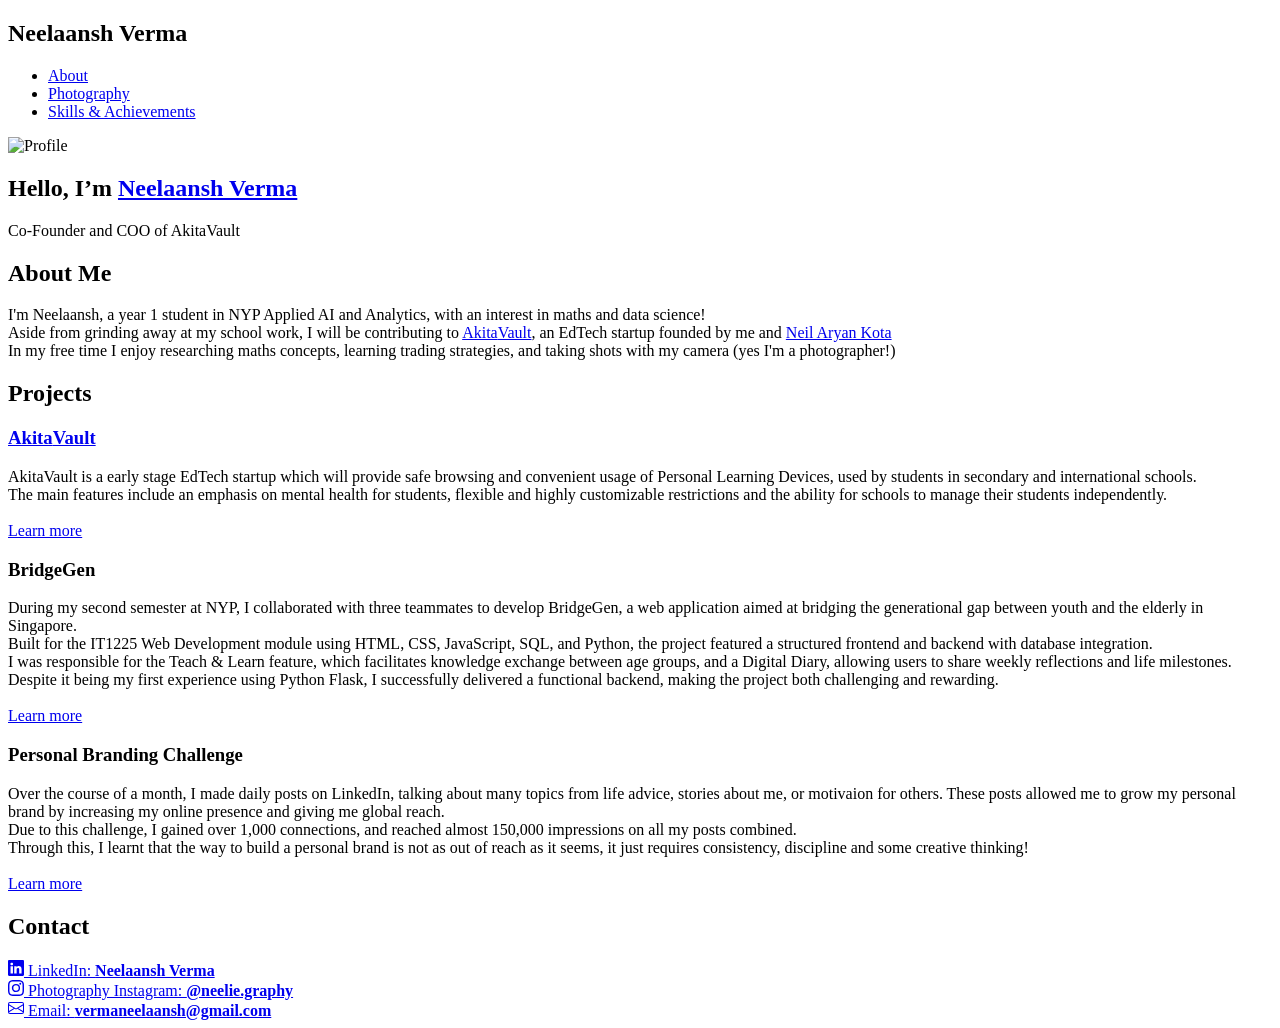
==== index.html @ beb701b0 "Add files via upload" ====
<!DOCTYPE html>
<html lang="en">
<head>
  <meta charset="UTF-8">
  <title>Neelaansh Verma</title>
  <meta name="viewport" content="width=device-width, initial-scale=1.0">
  <link rel="stylesheet" href="style.css">
</head>
<body>
    <audio autoplay loop muted>
        <source src="Zyrlith - Mindscape (Visualizer).mp3" type="audio/mpeg"> 
    </audio>

    <nav class="navbar">
        <h1 class="logo">
            Neelaansh Verma
        </h1>
        <ul>
        <li><a href="home.html">About</a></li>
        <li><a href="photography.html">Photography</a></li>
        <li><a href="skills.html">Skills & Achievements</a></li>
        </ul>
    </nav>

    <section class="hero">
        <div class="hero-content">
            <div class="avatar">
                <img src="1741098044890.jpeg" alt="Profile">
            </div>
            <div class="hero-text">
                <h2>Hello, I’m <span class="name-grad"><a href="https://www.linkedin.com/in/neelaansh-verma-236569338/">Neelaansh Verma</a></span></h2>
                <p><span class="underline">Co-Founder</span> and <span class="underline">COO</span> of Akita<span class="akv-text">Vault</span></p>
            </div>
        </div>
    </section>

    <section id="about" class="section">
        <h2>About Me</h2>
        <p>
        I'm <span class="name-grad2">Neelaansh</span>, a year 1 student in NYP Applied AI and Analytics, with an interest in maths and data science!<br>Aside from grinding away at my school work, I will be contributing to <a class="akitavault" href="https://www.linkedin.com/company/akitavault/">Akita<span class="akv-text">Vault</span></a>, an EdTech startup founded by me and <a class="neilaryankota" href="https://www.linkedin.com/in/neil-aryan-kota-9ab932304/">Neil Aryan Kota</a><br>In my free time I enjoy researching maths concepts, learning trading strategies, and taking shots with my camera (yes I'm a photographer!) 
        </p>
    </section>

    <section id="projects" class="section">
        <h2>Projects</h2>
        <div class="projects-grid box hidden">
            <article class="card">
                <h3><a href="https://www.linkedin.com/company/akitavault/">Akita<span class="akv-text">Vault</span></a></h3>
                <p>AkitaVault is a early stage EdTech startup which will provide safe browsing and convenient usage of Personal Learning Devices, used by students in secondary and international schools.<br>The main features include an emphasis on mental health for students, flexible and highly customizable restrictions and the ability for schools to manage their students independently.<br><br><a class="akvlink" href="https://www.linkedin.com/company/akitavault/">Learn more</a></p>
            </article>

            <article class="card">
                <h3>BridgeGen</h3>
                <p>During my second semester at NYP, I collaborated with three teammates to develop BridgeGen, a web application aimed at bridging the generational gap between youth and the elderly in Singapore.<br>Built for the IT1225 Web Development module using HTML, CSS, JavaScript, SQL, and Python, the project featured a structured frontend and backend with database integration.<br> I was responsible for the Teach & Learn feature, which facilitates knowledge exchange between age groups, and a Digital Diary, allowing users to share weekly reflections and life milestones.<br> Despite it being my first experience using Python Flask, I successfully delivered a functional backend, making the project both challenging and rewarding.<br><br><a class="akvlink" href="https://www.linkedin.com/in/neelaansh-verma-236569338/details/projects/">Learn more</a></p>
            </article>

            <article class="card">
                <h3>Personal Branding Challenge</h3>
                <p>Over the course of a month, I made daily posts on LinkedIn, talking about many topics from life advice, stories about me, or motivaion for others. These posts allowed me to grow my personal brand by increasing my online presence and giving me global reach.<br>Due to this challenge, I gained over 1,000 connections, and reached almost 150,000 impressions on all my posts combined.<br>Through this, I learnt that the way to build a personal brand is not as out of reach as it seems, it just requires consistency, discipline and some creative thinking!<br><br><a class="akvlink" href="https://www.linkedin.com/feed/update/urn:li:activity:7362489348820267008/">Learn more</a></p>
            </article>
        </div>
    </section>

    <section id="contact" class="section">
        <h2>Contact</h2>
        <a class="contactlink" href="https://www.linkedin.com/in/neelaansh-verma-236569338/">
            <div class="icon-text">
                <svg xmlns="http://www.w3.org/2000/svg" width="16" height="16" fill="currentColor" class="bi-linkedin" viewBox="0 0 16 16">
                    <path d="M0 1.146C0 .513.526 0 1.175 0h13.65C15.474 0 16 .513 16 1.146v13.708c0 .633-.526 1.146-1.175 1.146H1.175C.526 16 0 15.487 0 14.854zm4.943 12.248V6.169H2.542v7.225zm-1.2-8.212c.837 0 1.358-.554 1.358-1.248-.015-.709-.52-1.248-1.342-1.248S2.4 3.226 2.4 3.934c0 .694.521 1.248 1.327 1.248zm4.908 8.212V9.359c0-.216.016-.432.08-.586.173-.431.568-.878 1.232-.878.869 0 1.216.662 1.216 1.634v3.865h2.401V9.25c0-2.22-1.184-3.252-2.764-3.252-1.274 0-1.845.7-2.165 1.193v.025h-.016l.016-.025V6.169h-2.4c.03.678 0 7.225 0 7.225z"/>
                </svg>
                <span>LinkedIn: <strong>Neelaansh Verma</strong></span>
            </div>
        </a>
        <a class="contactlink" href="https://www.instagram.com/neelie.graphy">
            <div class="icon-text">
                    <svg xmlns="http://www.w3.org/2000/svg" width="16" height="16" fill="currentColor" class="bi-instagram" viewBox="0 0 16 16">
                        <path d="M8 0C5.829 0 5.556.01 4.703.048 3.85.088 3.269.222 2.76.42a3.9 3.9 0 0 0-1.417.923A3.9 3.9 0 0 0 .42 2.76C.222 3.268.087 3.85.048 4.7.01 5.555 0 5.827 0 8.001c0 2.172.01 2.444.048 3.297.04.852.174 1.433.372 1.942.205.526.478.972.923 1.417.444.445.89.719 1.416.923.51.198 1.09.333 1.942.372C5.555 15.99 5.827 16 8 16s2.444-.01 3.298-.048c.851-.04 1.434-.174 1.943-.372a3.9 3.9 0 0 0 1.416-.923c.445-.445.718-.891.923-1.417.197-.509.332-1.09.372-1.942C15.99 10.445 16 10.173 16 8s-.01-2.445-.048-3.299c-.04-.851-.175-1.433-.372-1.941a3.9 3.9 0 0 0-.923-1.417A3.9 3.9 0 0 0 13.24.42c-.51-.198-1.092-.333-1.943-.372C10.443.01 10.172 0 7.998 0zm-.717 1.442h.718c2.136 0 2.389.007 3.232.046.78.035 1.204.166 1.486.275.373.145.64.319.92.599s.453.546.598.92c.11.281.24.705.275 1.485.039.843.047 1.096.047 3.231s-.008 2.389-.047 3.232c-.035.78-.166 1.203-.275 1.485a2.5 2.5 0 0 1-.599.919c-.28.28-.546.453-.92.598-.28.11-.704.24-1.485.276-.843.038-1.096.047-3.232.047s-2.39-.009-3.233-.047c-.78-.036-1.203-.166-1.485-.276a2.5 2.5 0 0 1-.92-.598 2.5 2.5 0 0 1-.6-.92c-.109-.281-.24-.705-.275-1.485-.038-.843-.046-1.096-.046-3.233s.008-2.388.046-3.231c.036-.78.166-1.204.276-1.486.145-.373.319-.64.599-.92s.546-.453.92-.598c.282-.11.705-.24 1.485-.276.738-.034 1.024-.044 2.515-.045zm4.988 1.328a.96.96 0 1 0 0 1.92.96.96 0 0 0 0-1.92m-4.27 1.122a4.109 4.109 0 1 0 0 8.217 4.109 4.109 0 0 0 0-8.217m0 1.441a2.667 2.667 0 1 1 0 5.334 2.667 2.667 0 0 1 0-5.334"/>
                    </svg>
                <span>Photography Instagram: <strong>@neelie.graphy</strong></span>
            </div>
        </a>
        <a class="contactlink" href="mailto:vermaneelaansh@gmail.com">
            <div class="icon-text">
                <svg xmlns="http://www.w3.org/2000/svg" width="16" height="16" fill="currentColor" class="bi-envelope" viewBox="0 0 16 16">
                    <path d="M0 4a2 2 0 0 1 2-2h12a2 2 0 0 1 2 2v8a2 2 0 0 1-2 2H2a2 2 0 0 1-2-2zm2-1a1 1 0 0 0-1 1v.217l7 4.2 7-4.2V4a1 1 0 0 0-1-1zm13 2.383-4.708 2.825L15 11.105zm-.034 6.876-5.64-3.471L8 9.583l-1.326-.795-5.64 3.47A1 1 0 0 0 2 13h12a1 1 0 0 0 .966-.741M1 11.105l4.708-2.897L1 5.383z"/>
                </svg>
                <span>Email: <strong>vermaneelaansh@gmail.com</strong></span>
            </div>
        </a>
        
        <!--<div class="stat-card">
            <span class="stat-value" data-target="1683">0</span>
            <p>Followers on LinkedIn</p>
        </div>-->

    </section>

  <script src="script.js"></script>
  
</body>
</html>
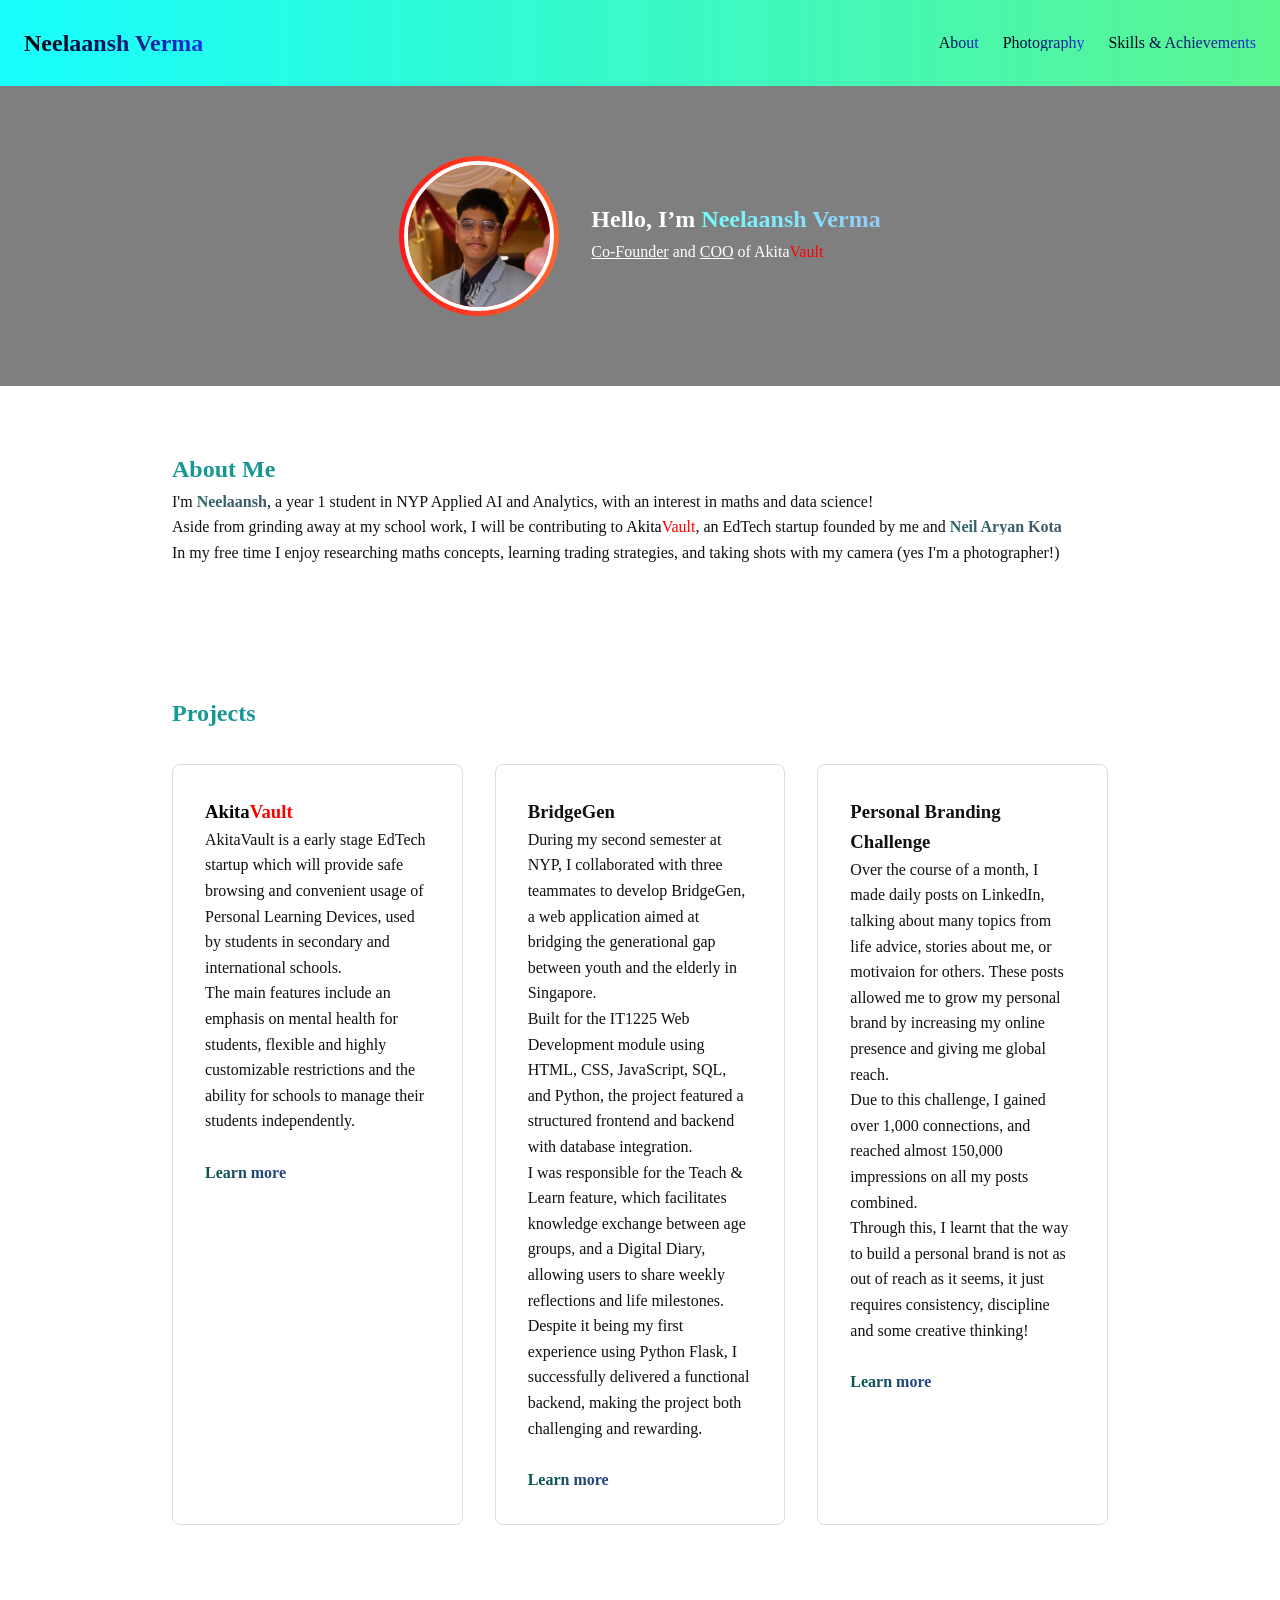
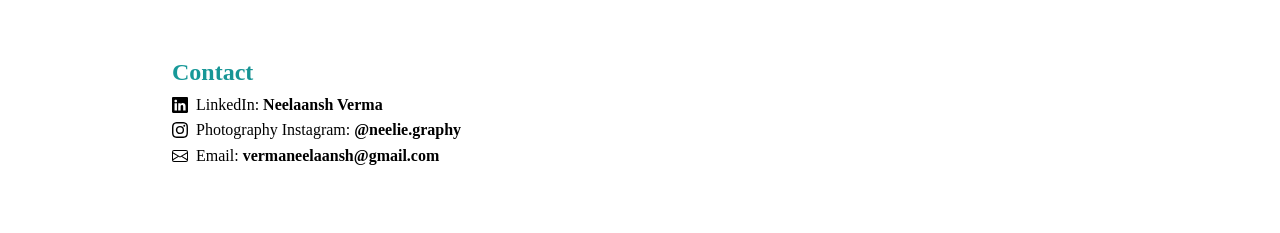
==== commit deee2cfb: "fix" ====
--- a/index.html
+++ b/index.html
@@ -4,11 +4,11 @@
   <meta charset="UTF-8">
   <title>Neelaansh Verma</title>
   <meta name="viewport" content="width=device-width, initial-scale=1.0">
-  <link rel="stylesheet" href="style.css">
+  <link rel="stylesheet" href="css/style.css">
 </head>
 <body>
     <audio autoplay loop muted>
-        <source src="Zyrlith - Mindscape (Visualizer).mp3" type="audio/mpeg"> 
+        <source src="images/Zyrlith - Mindscape (Visualizer).mp3" type="audio/mpeg"> 
     </audio>
 
     <nav class="navbar">
@@ -16,7 +16,7 @@
             Neelaansh Verma
         </h1>
         <ul>
-        <li><a href="home.html">About</a></li>
+        <li><a href="index.html">About</a></li>
         <li><a href="photography.html">Photography</a></li>
         <li><a href="skills.html">Skills & Achievements</a></li>
         </ul>
@@ -25,7 +25,7 @@
     <section class="hero">
         <div class="hero-content">
             <div class="avatar">
-                <img src="1741098044890.jpeg" alt="Profile">
+                <img src="images/1741098044890.jpeg" alt="Profile">
             </div>
             <div class="hero-text">
                 <h2>Hello, I’m <span class="name-grad"><a href="https://www.linkedin.com/in/neelaansh-verma-236569338/">Neelaansh Verma</a></span></h2>
@@ -95,7 +95,7 @@
 
     </section>
 
-  <script src="script.js"></script>
+  <script src="js/script.js"></script>
   
 </body>
 </html>
--- a/css/style.css
+++ b/css/style.css
@@ -0,0 +1,259 @@
+/* RESET */
+* {
+  margin: 0;
+  padding: 0;
+  box-sizing: border-box;
+  font-family: 'Product Sans'
+}
+
+/* GLOBAL */
+body {
+  line-height: 1.6;
+  color: #111;
+}
+
+/* NAVBAR */
+.navbar {
+  display: flex;
+  justify-content: space-between;
+  align-items: center;
+  padding: 1.5rem;
+  background: linear-gradient(270deg, #ffd518, #9de922, #18ffff);
+  color: white;
+  animation: gradientMove 10s ease infinite;
+  background-size: 400% 400%;
+  z-index: 1000;
+}
+@keyframes gradientMove {
+  0% { background-position: 0% 50%; }
+  50% { background-position: 100% 50%; }
+  100% { background-position: 0% 50%; }
+}
+.logo {
+    background: linear-gradient(to right, #000000, #1836dd);
+    -webkit-background-clip: text;
+    -webkit-text-fill-color: transparent;
+    font-family: 'Brier';
+}
+.navbar ul {
+  display: flex;
+  gap: 1.5rem;
+  list-style: none;
+}
+
+.navbar a {
+    color: white;
+    text-decoration: none;
+    background: linear-gradient(to right, #000000, #1836dd);
+    -webkit-background-clip: text;
+    -webkit-text-fill-color: transparent;
+    text-decoration: none;
+}
+
+
+/* HERO */
+.hero {
+    min-height: 300px;
+    display: flex;
+    justify-content: center;
+    align-items: center;
+    background: linear-gradient(rgba(0,0,0,0.5), rgba(0,0,0,0.5)),
+              url(zArchive\ \(8\).jpg) center/cover no-repeat;;
+    height: 100px;
+}
+
+/* SECTIONS */
+.section {
+  padding: 4rem 2rem;
+  max-width: 1000px;
+  margin: auto;
+}
+
+/* PROJECTS */
+.projects-grid {
+  display: grid;
+  grid-template-columns: repeat(auto-fit, minmax(250px, 1fr));
+  gap: 2rem;
+  margin-top: 2rem;
+}
+
+.card {
+  padding: 2rem;
+  border: 1px solid #ddd;
+  border-radius: 8px;
+  transition: transform 1s;
+}
+
+/*.card:hover,.card:hover {
+  transform: translateY(-5px) rotate(1deg);
+  transform-origin: left;
+} */
+
+.card.tilt-left:hover {
+  transform: translateY(-5px) rotate(-2deg);
+  transform-origin: left center;
+}
+
+.card.tilt-right:hover {
+  transform: translateY(-5px) rotate(2deg);
+  transform-origin: right center;
+}
+
+/* CONTACT */
+#emailBtn {
+  padding: 0.75rem 1.5rem;
+  cursor: pointer;
+}
+@media (max-width: 768px) {
+  .navbar {
+    flex-direction: column;
+    gap: 1rem;
+  }
+
+  .hero h2 {
+    text-align: center;
+  }
+  .hero-content {
+    flex-direction: column;
+    gap: 1rem;
+  }
+}
+.hero-content {
+  display: flex;
+  align-items: center;
+  gap: 2rem;
+}
+.avatar {
+  width: 160px;
+  height: 160px;
+  border-radius: 50%;
+  padding: 5px; /* thickness of gradient ring */
+  background: linear-gradient(270deg, #ff7a18, #ffb347, #ff1818);
+  background-size: 400% 400%;
+  animation: gradientMove 8s linear infinite;
+  display: flex;
+  justify-content: center;
+  align-items: center;
+}
+
+.hero-text {
+  margin-bottom: 0.5rem;
+  color: white
+}
+.name-grad {
+    background: linear-gradient(270deg, #d6d6d6, #bb95ee, #72ffff);
+    animation: gradientMove 10s ease infinite;
+    font-weight: 800;
+    background-size: 400% 400%; 
+    -webkit-background-clip: text;
+    -webkit-text-fill-color: transparent;
+}
+.name-grad a, .name-grad2 a, .neilaryankota {
+    text-decoration: none;
+}
+.name-grad2, .neilaryankota {
+    background: linear-gradient(270deg, #000000, #55446b, #2f6969);
+    animation: gradientMove 10s ease infinite;
+    font-weight: 600;
+    background-size: 400% 400%; 
+    -webkit-background-clip: text;
+    -webkit-text-fill-color: transparent;
+}
+.avatar img {
+  width: 100%;
+  height: 100%;
+  border-radius: 50%;
+  display: block;
+  object-fit: cover;
+  border: 4px solid white; /* optional separation from gradient ring */
+}
+
+.akv-text {
+    color: red;
+}
+.akitavault, .card a{
+    text-decoration: none;
+    color: black;
+}
+.akvlink  {
+    background: linear-gradient(270deg, #0099ff, #5229cc, #05584a);
+    animation: gradientMove 10s ease infinite;
+    font-weight: 800;
+    background-size: 400% 400%; 
+    -webkit-background-clip: text;
+    -webkit-text-fill-color: transparent;
+    transition: transform 0.5s;
+    text-decoration: none;
+}
+.underline {
+    text-decoration: underline;
+}
+
+#about h2, #projects h2, #contact h2, #skills h2{
+    background: linear-gradient(270deg, #d35a5a, #1c1b1f, #179999);
+    animation: gradientMove 10s ease infinite;
+    font-weight: 800;
+    background-size: 400% 400%; 
+    -webkit-background-clip: text;
+    -webkit-text-fill-color: transparent;
+    transition: transform 1s;
+}
+
+#about h2:hover, #projects h2:hover, #contact h2:hover, #skills h2:hover{
+    transform: translateY(-5px);
+    transform-origin: left;
+}
+
+.stat-card {
+  width: 220px;
+  padding: 20px;
+  border-radius: 12px;
+  background: white;
+  box-shadow: 0 8px 24px rgba(0,0,0,0.12);
+  text-align: center;
+}
+
+.stat-value {
+  font-size: 42px;
+  font-weight: bold;
+  display: block;
+}
+
+.box {
+  opacity: 0;
+  transform: translateY(200px); 
+  transition: all 0.6s ease-out;
+}
+
+.box.show {
+  opacity: 1;
+  transform: translateY(0);
+}
+
+h3 .akvlink {
+    background: linear-gradient(270deg, #0099ff, #5229cc, #05584a);
+    animation: gradientMove 10s ease infinite;
+    font-weight: 800;
+    background-size: 400% 400%; 
+    -webkit-background-clip: text;
+    -webkit-text-fill-color: transparent;
+    transition: transform 0.5s;
+    text-decoration: none;
+}
+.icon-text {
+  display: flex;
+  align-items: center;
+  gap: 8px;             
+}
+svg {
+  animation: gradientMove 10s ease infinite;
+  transition: transform 0.8s;
+}
+svg:hover {
+  transform: scale(1.2);
+  transform: rotate(720deg);
+}
+.contactlink {
+  text-decoration: none;
+  color: #000000;
+}
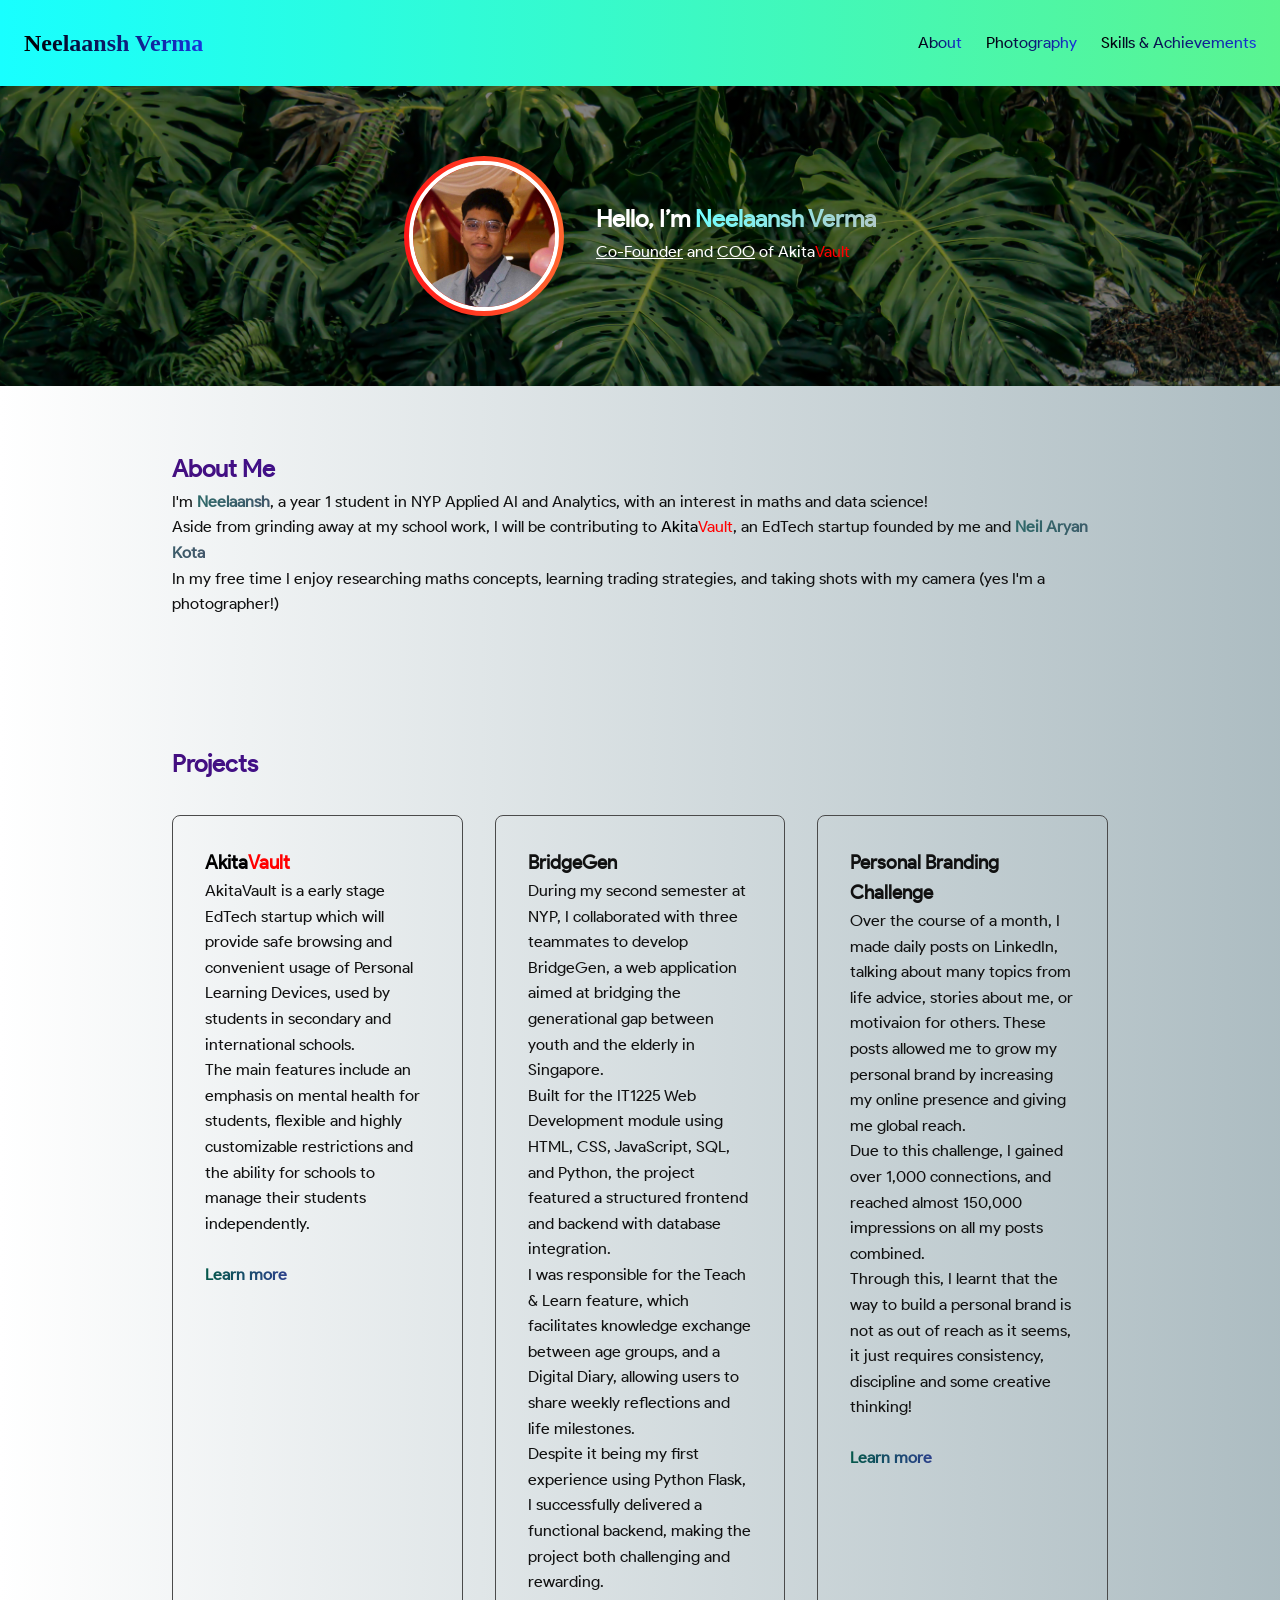
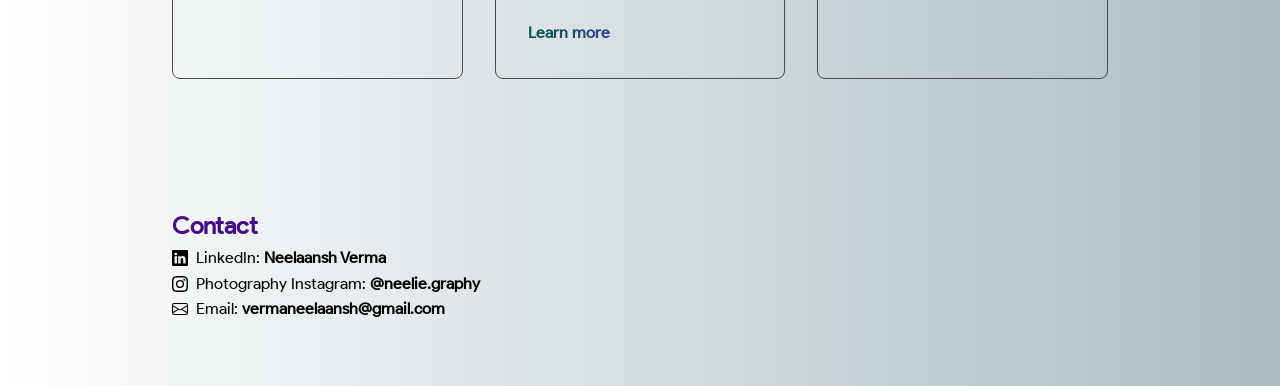
==== commit db76ff22: "added photos+other fixes" ====
--- a/index.html
+++ b/index.html
@@ -7,7 +7,7 @@
   <link rel="stylesheet" href="css/style.css">
 </head>
 <body>
-    <audio autoplay loop muted>
+    <audio autoplay loop>
         <source src="images/Zyrlith - Mindscape (Visualizer).mp3" type="audio/mpeg"> 
     </audio>
 
--- a/css/style.css
+++ b/css/style.css
@@ -1,18 +1,27 @@
-/* RESET */
+
 * {
   margin: 0;
   padding: 0;
   box-sizing: border-box;
-  font-family: 'Product Sans'
-}
-
-/* GLOBAL */
+}
+
+@font-face {
+    font-family: "ProductSans-Regular";
+    src: url("../fonts/ProductSans-Regular.ttf") format("truetype");
+    font-weight: normal;
+    font-style: normal;
+}
 body {
   line-height: 1.6;
   color: #111;
-}
-
-/* NAVBAR */
+  font-family: "ProductSans-Regular";
+  background: linear-gradient(90deg, #ffffff, #91a6ad,#dbdbdb,#a491ad);
+  animation: gradientMove 40s ease infinite;
+  background-size: 400% 400%;
+  height: 100vh;
+  margin: 0;
+}
+
 .navbar {
   display: flex;
   justify-content: space-between;
@@ -51,25 +60,21 @@
 }
 
 
-/* HERO */
 .hero {
     min-height: 300px;
     display: flex;
     justify-content: center;
     align-items: center;
-    background: linear-gradient(rgba(0,0,0,0.5), rgba(0,0,0,0.5)),
-              url(zArchive\ \(8\).jpg) center/cover no-repeat;;
+    background: linear-gradient(rgba(0,0,0,0.5), rgba(0,0,0,0.5)),url("../images/zArchive.jpg") center/cover no-repeat;
     height: 100px;
 }
 
-/* SECTIONS */
 .section {
   padding: 4rem 2rem;
   max-width: 1000px;
   margin: auto;
 }
 
-/* PROJECTS */
 .projects-grid {
   display: grid;
   grid-template-columns: repeat(auto-fit, minmax(250px, 1fr));
@@ -79,7 +84,7 @@
 
 .card {
   padding: 2rem;
-  border: 1px solid #ddd;
+  border: 1px solid #4b4b4b;
   border-radius: 8px;
   transition: transform 1s;
 }
@@ -99,7 +104,7 @@
   transform-origin: right center;
 }
 
-/* CONTACT */
+
 #emailBtn {
   padding: 0.75rem 1.5rem;
   cursor: pointer;
@@ -127,7 +132,7 @@
   width: 160px;
   height: 160px;
   border-radius: 50%;
-  padding: 5px; /* thickness of gradient ring */
+  padding: 5px; 
   background: linear-gradient(270deg, #ff7a18, #ffb347, #ff1818);
   background-size: 400% 400%;
   animation: gradientMove 8s linear infinite;
@@ -141,7 +146,7 @@
   color: white
 }
 .name-grad {
-    background: linear-gradient(270deg, #d6d6d6, #bb95ee, #72ffff);
+    background: linear-gradient(270deg, #d6d6d6, #ee9595, #72ffff);
     animation: gradientMove 10s ease infinite;
     font-weight: 800;
     background-size: 400% 400%; 
@@ -165,7 +170,7 @@
   border-radius: 50%;
   display: block;
   object-fit: cover;
-  border: 4px solid white; /* optional separation from gradient ring */
+  border: 4px solid white;
 }
 
 .akv-text {
@@ -190,7 +195,7 @@
 }
 
 #about h2, #projects h2, #contact h2, #skills h2{
-    background: linear-gradient(270deg, #d35a5a, #1c1b1f, #179999);
+    background: linear-gradient(270deg, #000000, #001aff, #440f80);
     animation: gradientMove 10s ease infinite;
     font-weight: 800;
     background-size: 400% 400%; 
@@ -256,4 +261,102 @@
 .contactlink {
   text-decoration: none;
   color: #000000;
+}
+.photo-grid {
+    /*display: grid;
+    grid-template-columns: repeat(auto-fill, minmax(150px, 1fr));*/
+    gap: 10px;
+    display: flex;
+    flex-wrap: wrap;
+}
+.row {
+    overflow: hidden;
+    white-space: nowrap;
+}
+
+.track {
+    display: flex;
+    gap: 10px;
+    width: max-content;
+}
+
+.row img {
+    height: 300px;
+    width: auto;
+    object-fit: cover;
+}
+.photo-grid img {
+    /*width: 100%;
+    height: 200px;
+    object-fit: cover;
+    height: 200px;
+    flex-grow: 1;
+    object-fit: cover;*/
+    transition: transform 0.3s;
+}
+#overlay {
+    display: none;               
+    position: fixed;
+    top: 0;
+    left: 0;
+    width: 100%;
+    height: 100%;
+    background: rgba(0,0,0,0.8);
+    justify-content: center;
+    align-items: center;
+    z-index: 1000;
+}
+
+#overlay img {
+    max-width: 90%;
+    max-height: 90%;
+    box-shadow: 0 0 20px #000;
+    transition: transform 0.3s ease;
+    animation: zoomIn 0.3s forwards;
+    transform: scale(0);
+}
+
+#close {
+    position: absolute;
+    top: 20px;
+    right: 30px;
+    color: white;
+    font-size: 40px;
+    cursor: pointer;
+}
+@keyframes scroll-left {
+    from { transform: translateX(0); }
+    to { transform: translateX(-50%); }
+}
+
+@keyframes scroll-right {
+    from { transform: translateX(-50%); }
+    to { transform: translateX(0); }
+}
+@keyframes zoomIn {
+    to { transform: scale(1); }
+}
+.row.odd .track {
+    animation: scroll-right 60s linear infinite;
+}
+
+.row.even .track {
+    animation: scroll-left 60s linear infinite;
+}
+#lightbox {
+    display: none;
+    position: fixed;
+    inset: 0;
+    background: rgba(0,0,0,0.9);
+    justify-content: center;
+    align-items: center;
+    overflow: hidden;
+    z-index: 1000;
+}
+
+#lightbox img {
+    max-width: 90%;
+    max-height: 90%;
+    transition: transform 0.1s ease;
+    cursor: grab;
 }
